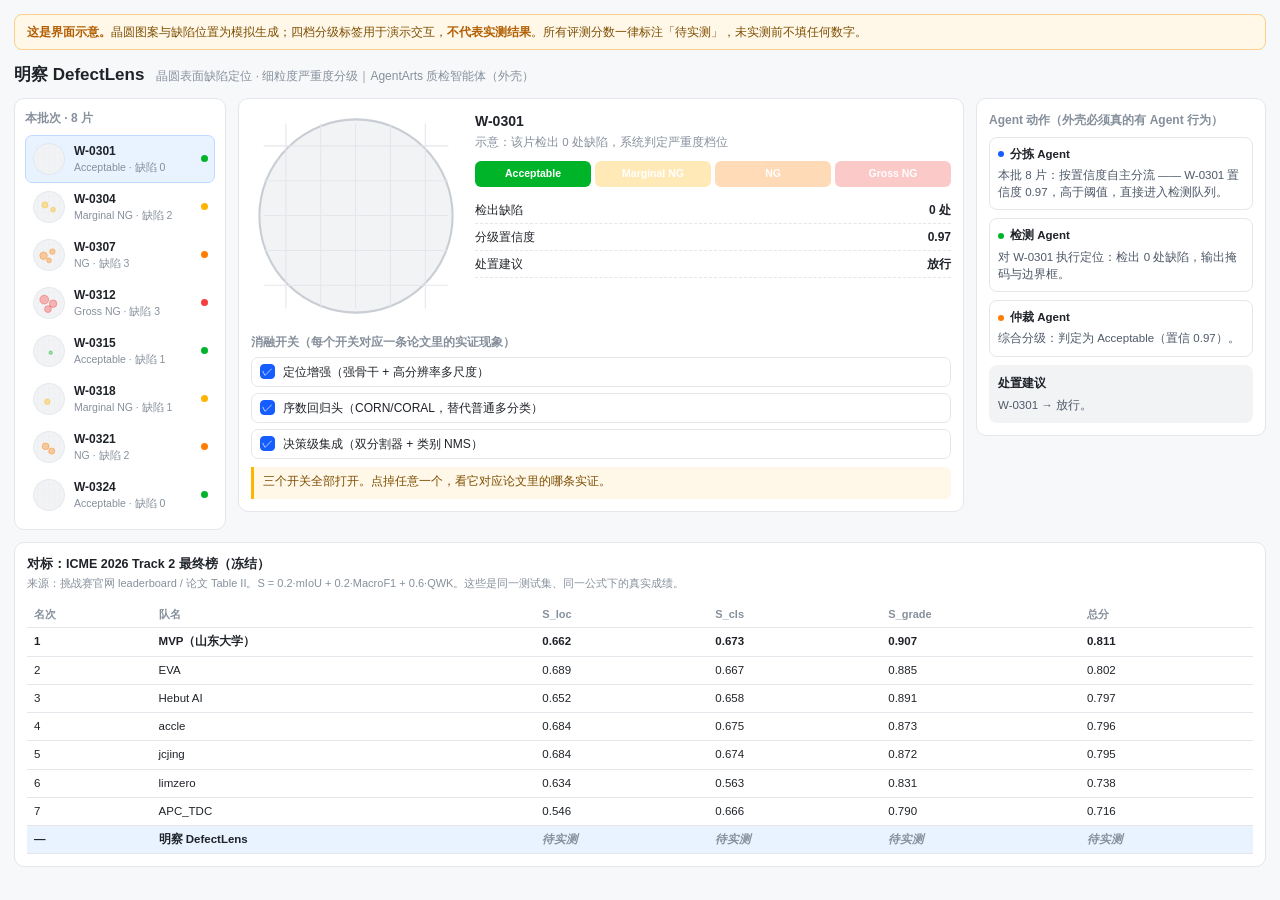
==== prototype/明察-DefectLens.html @ fe4cd62e "Initialize DefectLens repository structure" ====
<!DOCTYPE html>
<html lang="zh-CN">
<head>
<meta charset="UTF-8">
<meta name="viewport" content="width=device-width, initial-scale=1.0">
<title>明察 DefectLens · 晶圆质检工作台（界面示意）</title>
<style>
  :root{
    --ink:#1F2329; --ink2:#4E5969; --ink3:#86909C;
    --line:#E5E6EB; --bg:#F7F8FA; --card:#FFFFFF;
    --ok:#00B42A; --warn:#FFB400; --orange:#FF7D00; --bad:#F53F3F; --blue:#165DFF;
  }
  *{box-sizing:border-box;margin:0;padding:0;}
  body{
    font-family:-apple-system,"Segoe UI","PingFang SC","Microsoft YaHei",sans-serif;
    background:var(--bg); color:var(--ink); font-size:13px; line-height:1.5;
    padding:14px;
  }
  .notice{
    background:#FFF7E8; border:1px solid #FFCF8B; border-radius:8px;
    padding:8px 12px; font-size:12px; color:#7D4E00; margin-bottom:12px;
  }
  .notice b{color:#B25E00;}
  header{display:flex;align-items:baseline;gap:12px;margin-bottom:10px;}
  header h1{font-size:17px;font-weight:700;}
  header span{font-size:12px;color:var(--ink3);}
  .body{display:flex;gap:12px;align-items:flex-start;}
  .panel{background:var(--card);border:1px solid var(--line);border-radius:10px;}

  .left{width:212px;flex:none;padding:10px;}
  .left h2{font-size:12px;color:var(--ink3);font-weight:600;margin-bottom:8px;}
  .item{
    display:flex;align-items:center;gap:8px;padding:6px;border-radius:7px;
    cursor:pointer;border:1px solid transparent;
  }
  .item:hover{background:var(--bg);}
  .item.on{background:#E8F3FF;border-color:#BEDAFF;}
  .item .thumb{width:34px;height:34px;flex:none;}
  .item .meta{flex:1;min-width:0;}
  .item .wid{font-size:12px;font-weight:600;}
  .item .sub{font-size:10.5px;color:var(--ink3);white-space:nowrap;overflow:hidden;text-overflow:ellipsis;}
  .dot{width:7px;height:7px;border-radius:50%;flex:none;}

  .mid{flex:1;min-width:0;padding:12px;}
  .stage{display:flex;gap:14px;align-items:flex-start;}
  .bigwafer{width:210px;height:210px;flex:none;}
  .readout{flex:1;min-width:0;}
  .readout .title{font-size:14px;font-weight:700;margin-bottom:2px;}
  .readout .hint{font-size:11.5px;color:var(--ink3);margin-bottom:10px;}
  .gradebar{display:flex;gap:4px;margin-bottom:10px;}
  .gcell{flex:1;text-align:center;padding:5px 2px;border-radius:6px;font-size:10.5px;
        color:#fff;opacity:.28;font-weight:600;transition:opacity .15s;}
  .gcell.on{opacity:1;}
  .kv{display:flex;justify-content:space-between;font-size:12px;padding:4px 0;border-bottom:1px dashed var(--line);}
  .kv span:last-child{font-weight:600;}
  .switches{margin-top:12px;}
  .switches h3{font-size:12px;color:var(--ink3);font-weight:600;margin-bottom:6px;}
  .sw{display:flex;align-items:center;gap:8px;padding:5px 8px;border:1px solid var(--line);
      border-radius:7px;margin-bottom:6px;cursor:pointer;background:#fff;}
  .sw .box{width:15px;height:15px;border-radius:4px;border:1.5px solid #C9CDD4;flex:none;
           display:flex;align-items:center;justify-content:center;font-size:11px;color:#fff;}
  .sw.on .box{background:var(--blue);border-color:var(--blue);}
  .sw .lab{font-size:12px;}
  .evidence{margin-top:8px;font-size:11.5px;color:#7D4E00;background:#FFF7E8;
            border-left:3px solid #FFB400;padding:6px 9px;border-radius:0 6px 6px 0;min-height:32px;}

  .right{width:290px;flex:none;padding:12px;}
  .right h2{font-size:12px;color:var(--ink3);font-weight:600;margin-bottom:8px;}
  .agent{border:1px solid var(--line);border-radius:8px;padding:8px;margin-bottom:8px;}
  .agent .who{font-size:11.5px;font-weight:700;margin-bottom:4px;display:flex;align-items:center;gap:6px;}
  .agent .who i{width:6px;height:6px;border-radius:50%;display:inline-block;font-style:normal;}
  .agent .act{font-size:11.5px;color:var(--ink2);}
  .verdict{margin-top:4px;background:#F2F3F5;border-radius:8px;padding:9px;}
  .verdict h3{font-size:12px;font-weight:700;margin-bottom:5px;}
  .verdict p{font-size:11.5px;color:var(--ink2);}

  footer{margin-top:12px;padding:12px;background:var(--card);border:1px solid var(--line);border-radius:10px;}
  footer h2{font-size:12.5px;font-weight:700;margin-bottom:2px;}
  footer .src{font-size:11px;color:var(--ink3);margin-bottom:9px;}
  table{width:100%;border-collapse:collapse;font-size:11.5px;}
  th,td{padding:5px 7px;text-align:left;border-bottom:1px solid var(--line);}
  th{color:var(--ink3);font-weight:600;font-size:11px;}
  tr.ours td{background:#E8F3FF;font-weight:600;}
  .tbd{color:var(--ink3);font-style:italic;font-weight:400;}
  .rank1{font-weight:700;}
</style>
</head>
<body>

<div class="notice">
  <b>这是界面示意。</b>晶圆图案与缺陷位置为模拟生成；四档分级标签用于演示交互，<b>不代表实测结果</b>。所有评测分数一律标注「待实测」，未实测前不填任何数字。
</div>

<header>
  <h1>明察 DefectLens</h1>
  <span>晶圆表面缺陷定位 · 细粒度严重度分级｜AgentArts 质检智能体（外壳）</span>
</header>

<div class="body">

  <aside class="panel left">
    <h2>本批次 · 8 片</h2>
    <div id="list"></div>
  </aside>

  <main class="panel mid">
    <div class="stage">
      <div class="bigwafer" id="bigwafer"></div>
      <div class="readout">
        <div class="title" id="wid">—</div>
        <div class="hint" id="hint">—</div>
        <div class="gradebar" id="gradebar">
          <div class="gcell" data-g="Acceptable" style="background:#00B42A">Acceptable</div>
          <div class="gcell" data-g="Marginal NG" style="background:#FFB400">Marginal NG</div>
          <div class="gcell" data-g="NG" style="background:#FF7D00">NG</div>
          <div class="gcell" data-g="Gross NG" style="background:#F53F3F">Gross NG</div>
        </div>
        <div class="kv"><span>检出缺陷</span><span id="kDef">—</span></div>
        <div class="kv"><span>分级置信度</span><span id="kConf">—</span></div>
        <div class="kv"><span>处置建议</span><span id="kAct">—</span></div>
      </div>
    </div>

    <div class="switches">
      <h3>消融开关（每个开关对应一条论文里的实证现象）</h3>
      <div class="sw on" data-k="loc"><span class="box">✓</span><span class="lab">定位增强（强骨干 + 高分辨率多尺度）</span></div>
      <div class="sw on" data-k="ord"><span class="box">✓</span><span class="lab">序数回归头（CORN/CORAL，替代普通多分类）</span></div>
      <div class="sw on" data-k="ens"><span class="box">✓</span><span class="lab">决策级集成（双分割器 + 类别 NMS）</span></div>
      <div class="evidence" id="evidence">三个开关全部打开。点掉任意一个，看它对应论文里的哪条实证。</div>
    </div>
  </main>

  <aside class="panel right">
    <h2>Agent 动作（外壳必须真的有 Agent 行为）</h2>
    <div class="agent">
      <div class="who"><i style="background:#165DFF"></i>分拣 Agent</div>
      <div class="act" id="a1">—</div>
    </div>
    <div class="agent">
      <div class="who"><i style="background:#00B42A"></i>检测 Agent</div>
      <div class="act" id="a2">—</div>
    </div>
    <div class="agent">
      <div class="who"><i style="background:#FF7D00"></i>仲裁 Agent</div>
      <div class="act" id="a3">—</div>
    </div>
    <div class="verdict">
      <h3>处置建议</h3>
      <p id="verdict">—</p>
    </div>
  </aside>

</div>

<footer>
  <h2>对标：ICME 2026 Track 2 最终榜（冻结）</h2>
  <div class="src">来源：挑战赛官网 leaderboard / 论文 Table II。S = 0.2·mIoU + 0.2·MacroF1 + 0.6·QWK。这些是同一测试集、同一公式下的真实成绩。</div>
  <table>
    <thead>
      <tr><th>名次</th><th>队名</th><th>S_loc</th><th>S_cls</th><th>S_grade</th><th>总分</th></tr>
    </thead>
    <tbody id="board"></tbody>
  </table>
</footer>

<script>
var GC = {"Acceptable":"#00B42A","Marginal NG":"#FFB400","NG":"#FF7D00","Gross NG":"#F53F3F"};

var WAFERS = [
  {id:"W-0301", grade:"Acceptable", conf:0.97, defs:[], act:"放行"},
  {id:"W-0304", grade:"Marginal NG", conf:0.63, defs:[[38,44,9],[62,58,7]], act:"人工复检"},
  {id:"W-0307", grade:"NG", conf:0.88, defs:[[34,52,11],[60,40,8],[50,66,7]], act:"返工"},
  {id:"W-0312", grade:"Gross NG", conf:0.94, defs:[[36,40,13],[62,52,11],[47,68,10]], act:"返工并追因"},
  {id:"W-0315", grade:"Acceptable", conf:0.91, defs:[[55,55,5]], act:"放行"},
  {id:"W-0318", grade:"Marginal NG", conf:0.58, defs:[[45,58,8]], act:"人工复检"},
  {id:"W-0321", grade:"NG", conf:0.85, defs:[[40,48,10],[58,62,9]], act:"返工"},
  {id:"W-0324", grade:"Acceptable", conf:0.95, defs:[], act:"放行"}
];

function waferSVG(w, size, withBoxes){
  var g = '<svg viewBox="0 0 100 100" width="' + size + '" height="' + size + '">';
  g += '<circle cx="50" cy="50" r="46" fill="#F2F3F5" stroke="#C9CDD4" stroke-width="1"/>';
  for (var i = 1; i < 6; i++){
    var p = i * 16.6;
    g += '<line x1="' + p + '" y1="6" x2="' + p + '" y2="94" stroke="#E5E6EB" stroke-width="0.5"/>';
    g += '<line x1="6" y1="' + p + '" x2="94" y2="' + p + '" stroke="#E5E6EB" stroke-width="0.5"/>';
  }
  var col = GC[w.grade];
  for (var j = 0; j < w.defs.length; j++){
    var d = w.defs[j];
    g += '<circle cx="' + d[0] + '" cy="' + d[1] + '" r="' + d[2] + '" fill="' + col + '" fill-opacity="0.35" stroke="' + col + '" stroke-width="1.2"/>';
  }
  if (withBoxes){
    for (var k = 0; k < w.defs.length; k++){
      var e = w.defs[k], b = e[2] + 4;
      g += '<rect x="' + (e[0] - b) + '" y="' + (e[1] - b) + '" width="' + (b * 2) + '" height="' + (b * 2) + '" fill="none" stroke="' + col + '" stroke-width="1" stroke-dasharray="3 2"/>';
    }
  }
  g += '</svg>';
  return g;
}

var cur = 0;

function renderList(){
  var box = document.getElementById("list");
  box.innerHTML = "";
  WAFERS.forEach(function(w, i){
    var el = document.createElement("div");
    el.className = "item" + (i === cur ? " on" : "");
    el.innerHTML = '<div class="thumb">' + waferSVG(w, 34, false) + '</div>' +
      '<div class="meta"><div class="wid">' + w.id + '</div>' +
      '<div class="sub">' + w.grade + ' · 缺陷 ' + w.defs.length + '</div></div>' +
      '<span class="dot" style="background:' + GC[w.grade] + '"></span>';
    el.onclick = function(){ cur = i; renderAll(); };
    box.appendChild(el);
  });
}

function renderMain(){
  var w = WAFERS[cur];
  document.getElementById("bigwafer").innerHTML = waferSVG(w, 210, true);
  document.getElementById("wid").textContent = w.id;
  document.getElementById("hint").textContent = "示意：该片检出 " + w.defs.length + " 处缺陷，系统判定严重度档位";
  document.getElementById("kDef").textContent = w.defs.length + " 处";
  document.getElementById("kConf").textContent = w.conf.toFixed(2);
  document.getElementById("kAct").textContent = w.act;
  var cells = document.querySelectorAll(".gcell");
  for (var i = 0; i < cells.length; i++){
    cells[i].classList.toggle("on", cells[i].getAttribute("data-g") === w.grade);
  }
}

function renderAgent(){
  var w = WAFERS[cur];
  var low = w.conf < 0.70;
  document.getElementById("a1").textContent =
    "本批 8 片：按置信度自主分流 —— " + w.id + " 置信度 " + w.conf.toFixed(2) +
    (low ? "，低于阈值，标为「判不准」，转人工。" : "，高于阈值，直接进入检测队列。");
  document.getElementById("a2").textContent =
    "对 " + w.id + " 执行定位：检出 " + w.defs.length + " 处缺陷，输出掩码与边界框。";
  document.getElementById("a3").textContent =
    "综合分级：判定为 " + w.grade + "（置信 " + w.conf.toFixed(2) + "）。" +
    (w.grade === "Marginal NG" ? "该片处于 Marginal NG / NG 边界 —— 这是 ICME 论文点名的全场瓶颈。" : "");
  document.getElementById("verdict").textContent =
    w.id + " → " + w.act + "。" + (low ? "（不等模型下结论，主动上报不确定）" : "");
}

var EVID = {
  loc:"关掉「定位增强」：定位是全榜公认短板 —— 冠军 MVP 的 S_loc 只有 0.662（0.2 权重项），是全场最弱的一格。我们要补的就是这里。",
  ord:"关掉「序数回归头」：换成普通多分类，相邻档混淆会上升。论文实证 —— 某队把规则基线换成 CORN 序数头后，局部分数从 0.441 抬到 0.802。",
  ens:"关掉「决策级集成」：Track 1 冠军正是靠决策级集成拿到第一（0.806），而 Track 2 冠军是单模型。集成是可叠加的增益来源。"
};
var BASE = "三个开关全部打开。点掉任意一个，看它对应论文里的哪条实证。";

function bindSwitches(){
  document.querySelectorAll(".sw").forEach(function(sw){
    sw.onclick = function(){
      sw.classList.toggle("on");
      var on = sw.classList.contains("on");
      sw.querySelector(".box").textContent = on ? "✓" : "";
      document.getElementById("evidence").textContent = on ? BASE : EVID[sw.getAttribute("data-k")];
    };
  });
}

function renderBoard(){
  var rows = [
    ["1","MVP（山东大学）","0.662","0.673","0.907","0.811"],
    ["2","EVA","0.689","0.667","0.885","0.802"],
    ["3","Hebut AI","0.652","0.658","0.891","0.797"],
    ["4","accle","0.684","0.675","0.873","0.796"],
    ["5","jcjing","0.684","0.674","0.872","0.795"],
    ["6","limzero","0.634","0.563","0.831","0.738"],
    ["7","APC_TDC","0.546","0.666","0.790","0.716"]
  ];
  var html = "";
  rows.forEach(function(r){
    html += "<tr" + (r[0] === "1" ? ' class="rank1"' : "") + "><td>" + r[0] + "</td><td>" + r[1] + "</td><td>" + r[2] + "</td><td>" + r[3] + "</td><td>" + r[4] + "</td><td>" + r[5] + "</td></tr>";
  });
  html += '<tr class="ours"><td>—</td><td>明察 DefectLens</td>' +
          '<td class="tbd">待实测</td><td class="tbd">待实测</td><td class="tbd">待实测</td><td class="tbd">待实测</td></tr>';
  document.getElementById("board").innerHTML = html;
}

function renderAll(){ renderList(); renderMain(); renderAgent(); }

renderAll();
bindSwitches();
renderBoard();
</script>
</body>
</html>
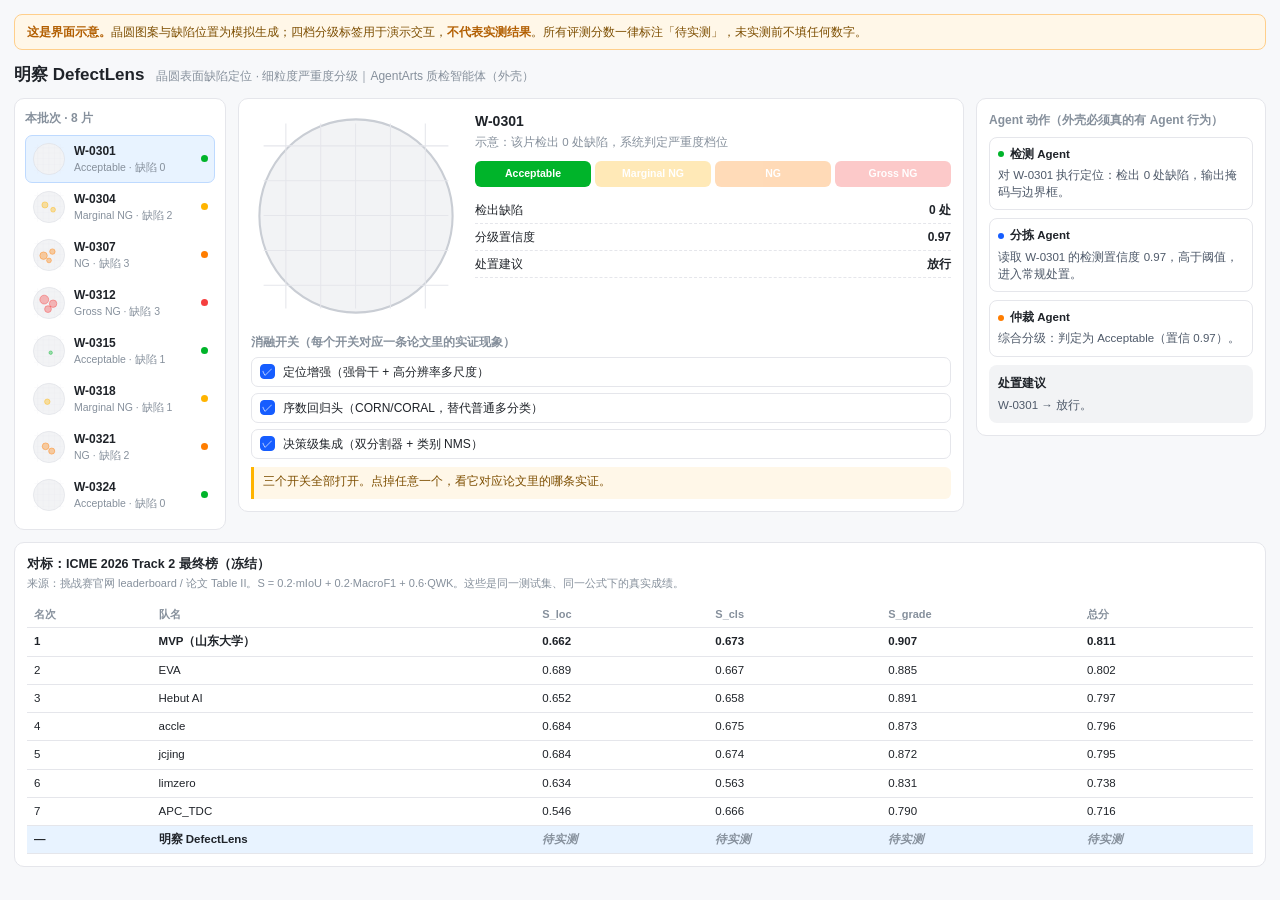
==== commit f7784d8c: "Prepare mock inference API for AgentArts integration" ====
--- a/prototype/明察-DefectLens.html
+++ b/prototype/明察-DefectLens.html
@@ -133,12 +133,12 @@
   <aside class="panel right">
     <h2>Agent 动作（外壳必须真的有 Agent 行为）</h2>
     <div class="agent">
+      <div class="who"><i style="background:#00B42A"></i>检测 Agent</div>
+      <div class="act" id="a2">—</div>
+    </div>
+    <div class="agent">
       <div class="who"><i style="background:#165DFF"></i>分拣 Agent</div>
       <div class="act" id="a1">—</div>
-    </div>
-    <div class="agent">
-      <div class="who"><i style="background:#00B42A"></i>检测 Agent</div>
-      <div class="act" id="a2">—</div>
     </div>
     <div class="agent">
       <div class="who"><i style="background:#FF7D00"></i>仲裁 Agent</div>
@@ -235,8 +235,8 @@
   var w = WAFERS[cur];
   var low = w.conf < 0.70;
   document.getElementById("a1").textContent =
-    "本批 8 片：按置信度自主分流 —— " + w.id + " 置信度 " + w.conf.toFixed(2) +
-    (low ? "，低于阈值，标为「判不准」，转人工。" : "，高于阈值，直接进入检测队列。");
+    "读取 " + w.id + " 的检测置信度 " + w.conf.toFixed(2) +
+    (low ? "，低于阈值，标为「判不准」，转人工。" : "，高于阈值，进入常规处置。");
   document.getElementById("a2").textContent =
     "对 " + w.id + " 执行定位：检出 " + w.defs.length + " 处缺陷，输出掩码与边界框。";
   document.getElementById("a3").textContent =
